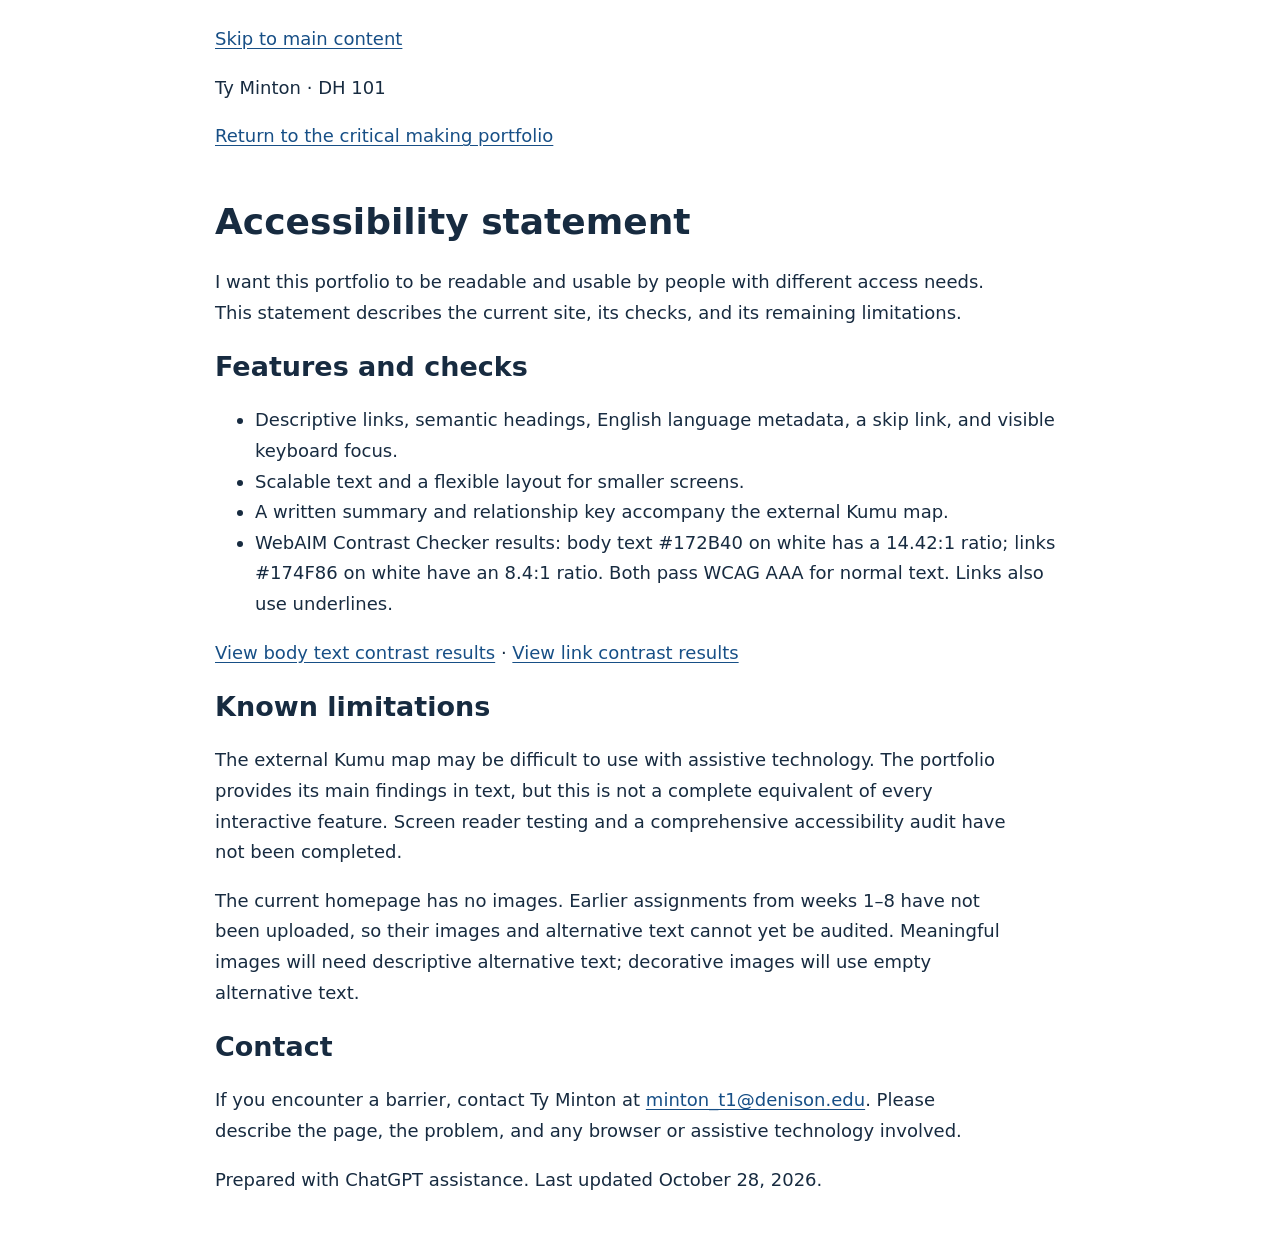
==== accessibility.html @ a2f5a191 "Create accessibility.html" ====
<!doctype html><html lang="en"><head><meta charset="utf-8"><meta name="viewport" content="width=device-width, initial-scale=1"><title>Accessibility | Ty Minton</title><style>body{font:18px/1.7 system-ui,sans-serif;color:#172b40;background:#fff;margin:auto;max-width:850px;padding:24px}a{color:#174f86;text-underline-offset:3px}a:focus-visible{outline:3px solid #9b4300;outline-offset:4px}header,section{margin-bottom:3rem}h1,h2{line-height:1.2}nav{display:flex;gap:20px;flex-wrap:wrap}.skip{display:block}table{border-collapse:collapse;width:100%}td,th{padding:10px;border-bottom:1px solid #aeb9c3;text-align:left}p{max-width:70ch}</style></head><body><a href="#main">Skip to main content</a><header><p>Ty Minton · DH 101</p><nav><a href="index.html">Return to the critical making portfolio</a></nav></header><main id="main"><h1>Accessibility statement</h1><p>I want this portfolio to be readable and usable by people with different access needs. This statement describes the current site, its checks, and its remaining limitations.</p><h2>Features and checks</h2><ul><li>Descriptive links, semantic headings, English language metadata, a skip link, and visible keyboard focus.</li><li>Scalable text and a flexible layout for smaller screens.</li><li>A written summary and relationship key accompany the external Kumu map.</li><li>WebAIM Contrast Checker results: body text #172B40 on white has a 14.42:1 ratio; links #174F86 on white have an 8.4:1 ratio. Both pass WCAG AAA for normal text. Links also use underlines.</li></ul><p><a href="https://webaim.org/resources/contrastchecker/?fcolor=172B40&amp;bcolor=FFFFFF">View body text contrast results</a> · <a href="https://webaim.org/resources/contrastchecker/?fcolor=174F86&amp;bcolor=FFFFFF">View link contrast results</a></p><h2>Known limitations</h2><p>The external Kumu map may be difficult to use with assistive technology. The portfolio provides its main findings in text, but this is not a complete equivalent of every interactive feature. Screen reader testing and a comprehensive accessibility audit have not been completed.</p><p>The current homepage has no images. Earlier assignments from weeks 1–8 have not been uploaded, so their images and alternative text cannot yet be audited. Meaningful images will need descriptive alternative text; decorative images will use empty alternative text.</p><h2>Contact</h2><p>If you encounter a barrier, contact Ty Minton at <a href="mailto:minton_t1@denison.edu">minton_t1@denison.edu</a>. Please describe the page, the problem, and any browser or assistive technology involved.</p><p>Prepared with ChatGPT assistance. Last updated October 28, 2026.</p></main></body></html>
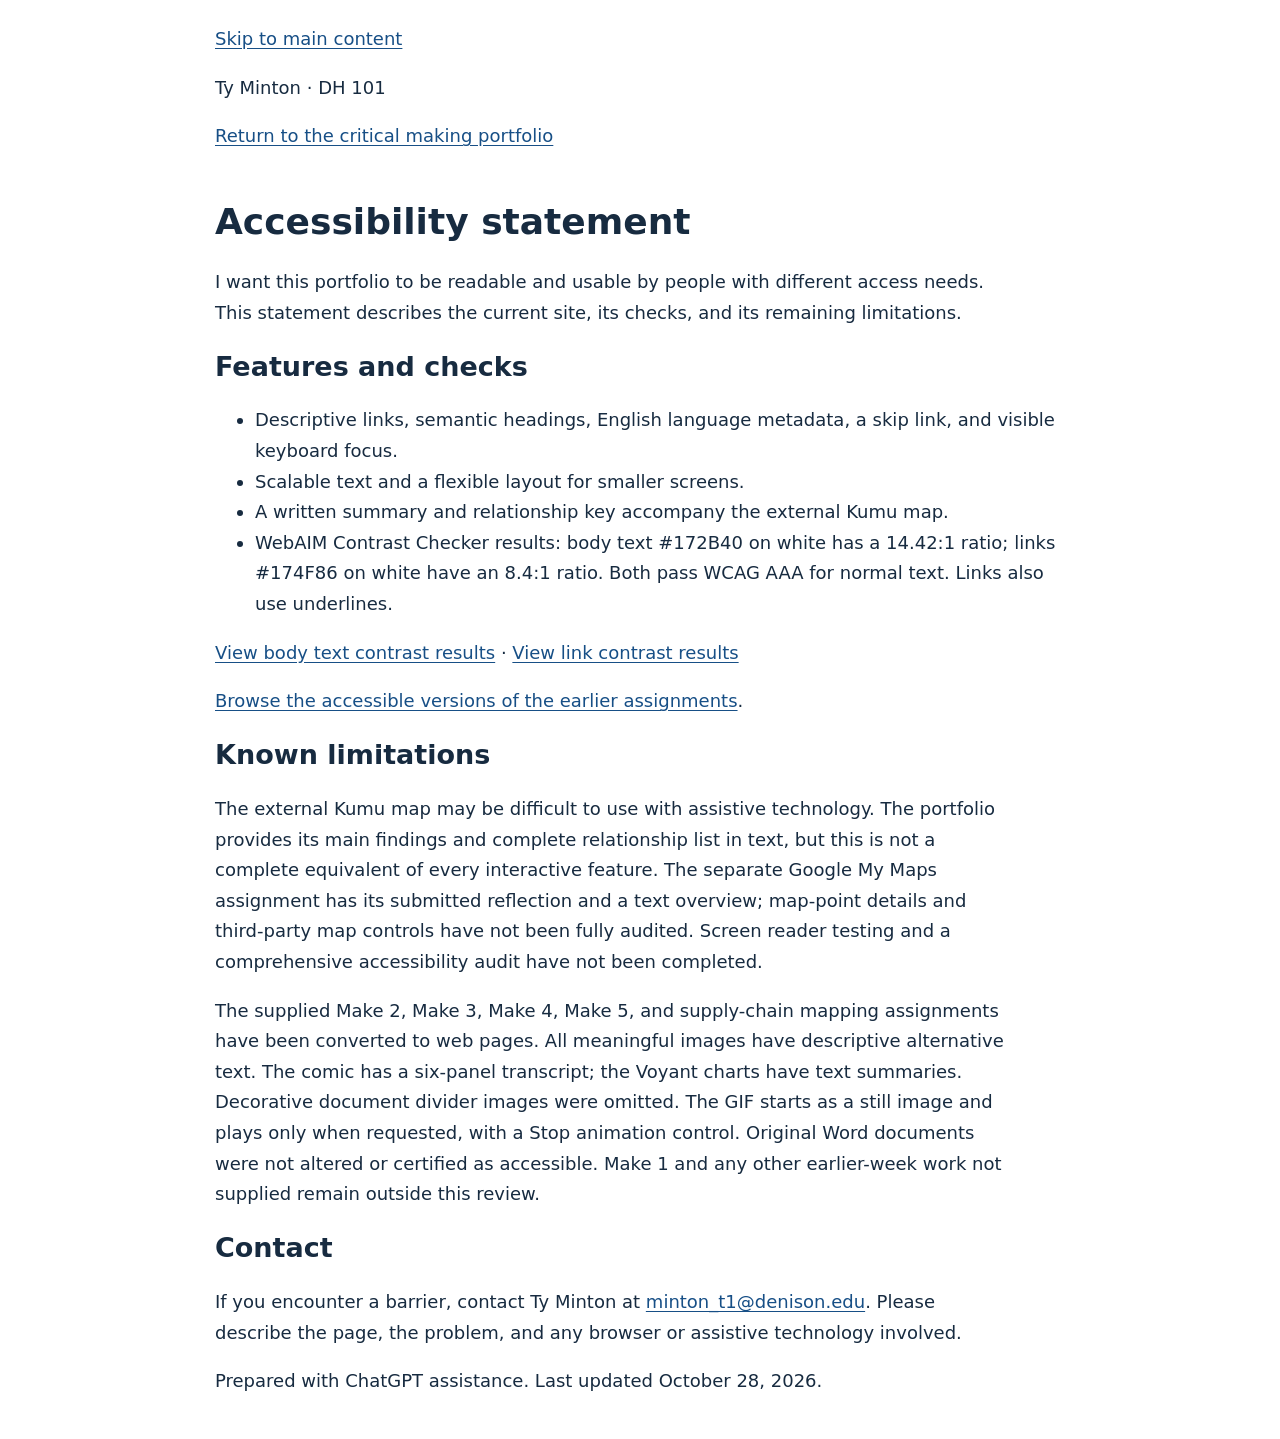
==== commit 53b691d8: "Add earlier assignments with accessible media and text alternatives" ====
--- a/accessibility.html
+++ b/accessibility.html
@@ -1 +1 @@
-<!doctype html><html lang="en"><head><meta charset="utf-8"><meta name="viewport" content="width=device-width, initial-scale=1"><title>Accessibility | Ty Minton</title><style>body{font:18px/1.7 system-ui,sans-serif;color:#172b40;background:#fff;margin:auto;max-width:850px;padding:24px}a{color:#174f86;text-underline-offset:3px}a:focus-visible{outline:3px solid #9b4300;outline-offset:4px}header,section{margin-bottom:3rem}h1,h2{line-height:1.2}nav{display:flex;gap:20px;flex-wrap:wrap}.skip{display:block}table{border-collapse:collapse;width:100%}td,th{padding:10px;border-bottom:1px solid #aeb9c3;text-align:left}p{max-width:70ch}</style></head><body><a href="#main">Skip to main content</a><header><p>Ty Minton · DH 101</p><nav><a href="index.html">Return to the critical making portfolio</a></nav></header><main id="main"><h1>Accessibility statement</h1><p>I want this portfolio to be readable and usable by people with different access needs. This statement describes the current site, its checks, and its remaining limitations.</p><h2>Features and checks</h2><ul><li>Descriptive links, semantic headings, English language metadata, a skip link, and visible keyboard focus.</li><li>Scalable text and a flexible layout for smaller screens.</li><li>A written summary and relationship key accompany the external Kumu map.</li><li>WebAIM Contrast Checker results: body text #172B40 on white has a 14.42:1 ratio; links #174F86 on white have an 8.4:1 ratio. Both pass WCAG AAA for normal text. Links also use underlines.</li></ul><p><a href="https://webaim.org/resources/contrastchecker/?fcolor=172B40&amp;bcolor=FFFFFF">View body text contrast results</a> · <a href="https://webaim.org/resources/contrastchecker/?fcolor=174F86&amp;bcolor=FFFFFF">View link contrast results</a></p><h2>Known limitations</h2><p>The external Kumu map may be difficult to use with assistive technology. The portfolio provides its main findings in text, but this is not a complete equivalent of every interactive feature. Screen reader testing and a comprehensive accessibility audit have not been completed.</p><p>The current homepage has no images. Earlier assignments from weeks 1–8 have not been uploaded, so their images and alternative text cannot yet be audited. Meaningful images will need descriptive alternative text; decorative images will use empty alternative text.</p><h2>Contact</h2><p>If you encounter a barrier, contact Ty Minton at <a href="mailto:minton_t1@denison.edu">minton_t1@denison.edu</a>. Please describe the page, the problem, and any browser or assistive technology involved.</p><p>Prepared with ChatGPT assistance. Last updated October 28, 2026.</p></main></body></html>
+<!doctype html><html lang="en"><head><meta charset="utf-8"><meta name="viewport" content="width=device-width, initial-scale=1"><title>Accessibility | Ty Minton</title><style>body{font:18px/1.7 system-ui,sans-serif;color:#172b40;background:#fff;margin:auto;max-width:850px;padding:24px}a{color:#174f86;text-underline-offset:3px}a:focus-visible{outline:3px solid #9b4300;outline-offset:4px}header,section{margin-bottom:3rem}h1,h2{line-height:1.2}nav{display:flex;gap:20px;flex-wrap:wrap}.skip{display:block}table{border-collapse:collapse;width:100%}td,th{padding:10px;border-bottom:1px solid #aeb9c3;text-align:left}p{max-width:70ch}</style></head><body><a href="#main">Skip to main content</a><header><p>Ty Minton · DH 101</p><nav><a href="index.html">Return to the critical making portfolio</a></nav></header><main id="main"><h1>Accessibility statement</h1><p>I want this portfolio to be readable and usable by people with different access needs. This statement describes the current site, its checks, and its remaining limitations.</p><h2>Features and checks</h2><ul><li>Descriptive links, semantic headings, English language metadata, a skip link, and visible keyboard focus.</li><li>Scalable text and a flexible layout for smaller screens.</li><li>A written summary and relationship key accompany the external Kumu map.</li><li>WebAIM Contrast Checker results: body text #172B40 on white has a 14.42:1 ratio; links #174F86 on white have an 8.4:1 ratio. Both pass WCAG AAA for normal text. Links also use underlines.</li></ul><p><a href="https://webaim.org/resources/contrastchecker/?fcolor=172B40&amp;bcolor=FFFFFF">View body text contrast results</a> · <a href="https://webaim.org/resources/contrastchecker/?fcolor=174F86&amp;bcolor=FFFFFF">View link contrast results</a></p><p><a href="earlier-work.html">Browse the accessible versions of the earlier assignments</a>.</p><h2>Known limitations</h2><p>The external Kumu map may be difficult to use with assistive technology. The portfolio provides its main findings and complete relationship list in text, but this is not a complete equivalent of every interactive feature. The separate Google My Maps assignment has its submitted reflection and a text overview; map-point details and third-party map controls have not been fully audited. Screen reader testing and a comprehensive accessibility audit have not been completed.</p><p>The supplied Make 2, Make 3, Make 4, Make 5, and supply-chain mapping assignments have been converted to web pages. All meaningful images have descriptive alternative text. The comic has a six-panel transcript; the Voyant charts have text summaries. Decorative document divider images were omitted. The GIF starts as a still image and plays only when requested, with a Stop animation control. Original Word documents were not altered or certified as accessible. Make 1 and any other earlier-week work not supplied remain outside this review.</p><h2>Contact</h2><p>If you encounter a barrier, contact Ty Minton at <a href="mailto:minton_t1@denison.edu">minton_t1@denison.edu</a>. Please describe the page, the problem, and any browser or assistive technology involved.</p><p>Prepared with ChatGPT assistance. Last updated October 28, 2026.</p></main></body></html>
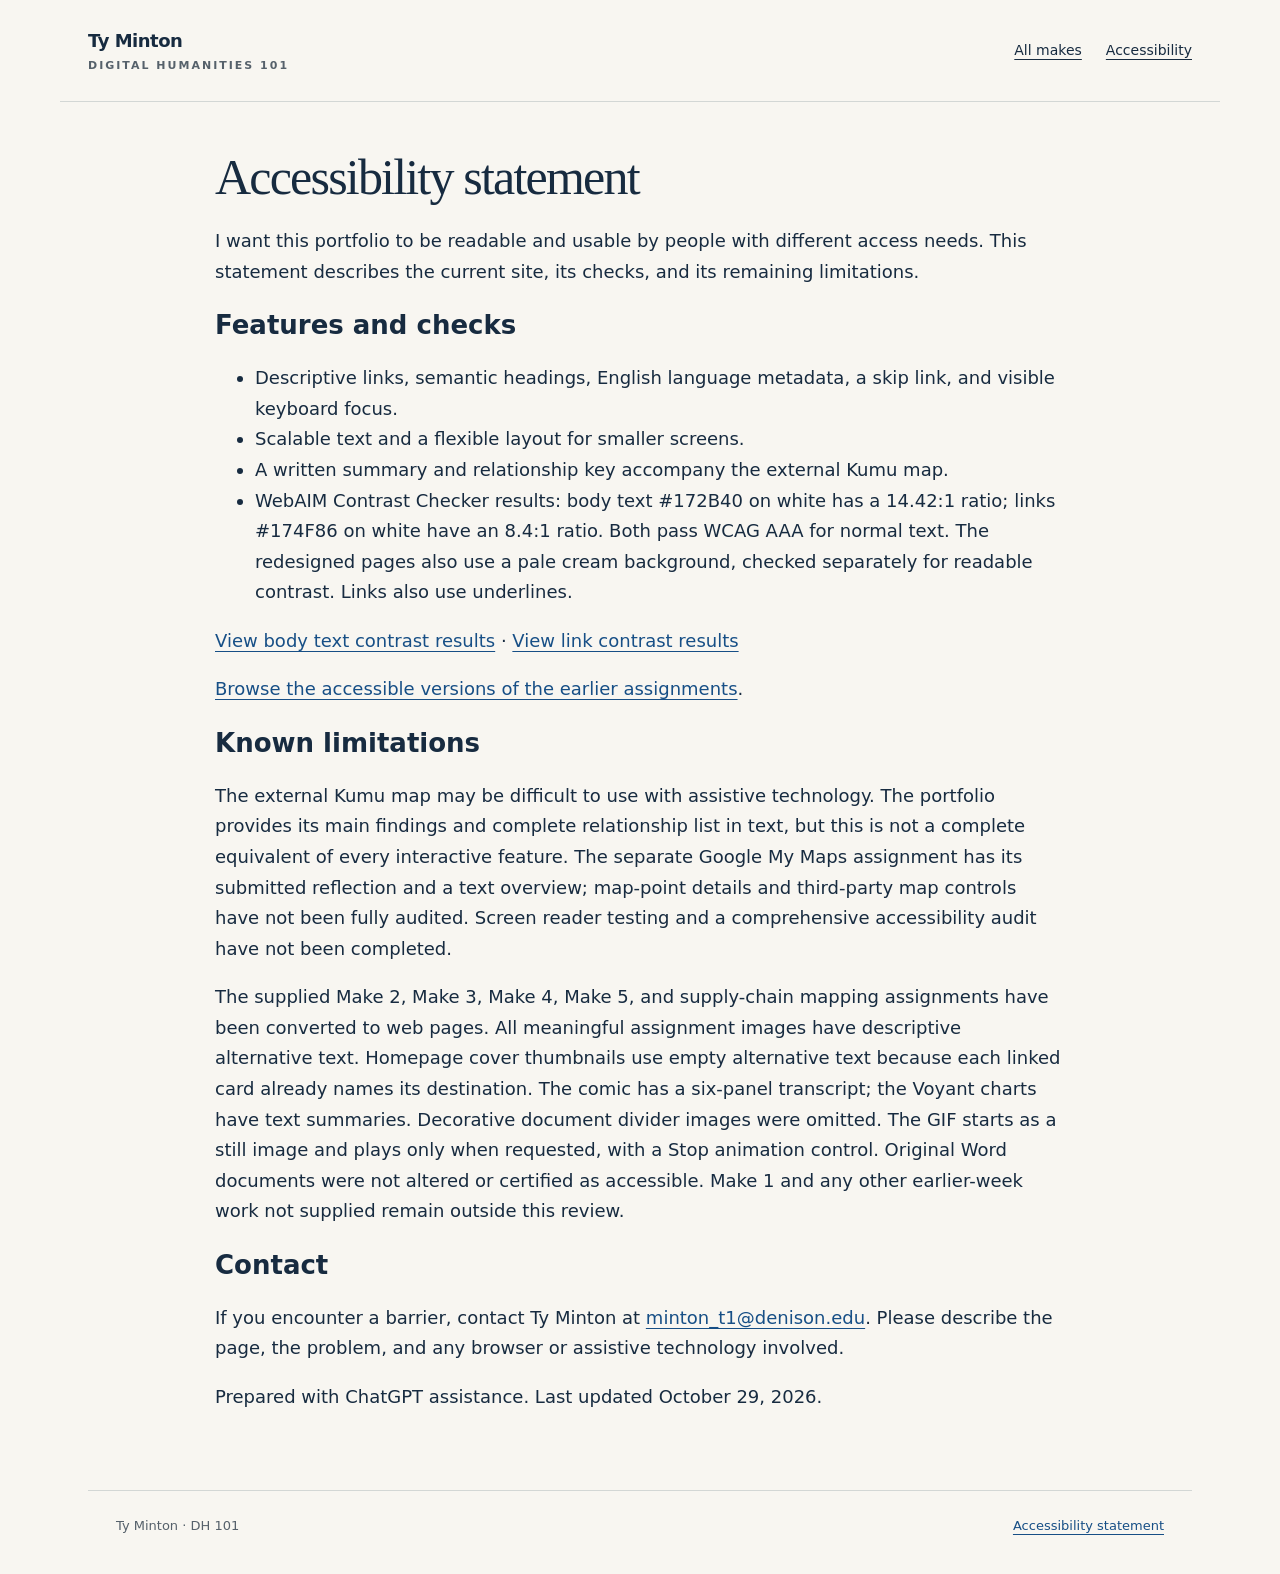
==== commit c51db21d: "Create visual homepage with cover cards for Makes 2–7" ====
--- a/accessibility.html
+++ b/accessibility.html
@@ -1 +1 @@
-<!doctype html><html lang="en"><head><meta charset="utf-8"><meta name="viewport" content="width=device-width, initial-scale=1"><title>Accessibility | Ty Minton</title><style>body{font:18px/1.7 system-ui,sans-serif;color:#172b40;background:#fff;margin:auto;max-width:850px;padding:24px}a{color:#174f86;text-underline-offset:3px}a:focus-visible{outline:3px solid #9b4300;outline-offset:4px}header,section{margin-bottom:3rem}h1,h2{line-height:1.2}nav{display:flex;gap:20px;flex-wrap:wrap}.skip{display:block}table{border-collapse:collapse;width:100%}td,th{padding:10px;border-bottom:1px solid #aeb9c3;text-align:left}p{max-width:70ch}</style></head><body><a href="#main">Skip to main content</a><header><p>Ty Minton · DH 101</p><nav><a href="index.html">Return to the critical making portfolio</a></nav></header><main id="main"><h1>Accessibility statement</h1><p>I want this portfolio to be readable and usable by people with different access needs. This statement describes the current site, its checks, and its remaining limitations.</p><h2>Features and checks</h2><ul><li>Descriptive links, semantic headings, English language metadata, a skip link, and visible keyboard focus.</li><li>Scalable text and a flexible layout for smaller screens.</li><li>A written summary and relationship key accompany the external Kumu map.</li><li>WebAIM Contrast Checker results: body text #172B40 on white has a 14.42:1 ratio; links #174F86 on white have an 8.4:1 ratio. Both pass WCAG AAA for normal text. Links also use underlines.</li></ul><p><a href="https://webaim.org/resources/contrastchecker/?fcolor=172B40&amp;bcolor=FFFFFF">View body text contrast results</a> · <a href="https://webaim.org/resources/contrastchecker/?fcolor=174F86&amp;bcolor=FFFFFF">View link contrast results</a></p><p><a href="earlier-work.html">Browse the accessible versions of the earlier assignments</a>.</p><h2>Known limitations</h2><p>The external Kumu map may be difficult to use with assistive technology. The portfolio provides its main findings and complete relationship list in text, but this is not a complete equivalent of every interactive feature. The separate Google My Maps assignment has its submitted reflection and a text overview; map-point details and third-party map controls have not been fully audited. Screen reader testing and a comprehensive accessibility audit have not been completed.</p><p>The supplied Make 2, Make 3, Make 4, Make 5, and supply-chain mapping assignments have been converted to web pages. All meaningful images have descriptive alternative text. The comic has a six-panel transcript; the Voyant charts have text summaries. Decorative document divider images were omitted. The GIF starts as a still image and plays only when requested, with a Stop animation control. Original Word documents were not altered or certified as accessible. Make 1 and any other earlier-week work not supplied remain outside this review.</p><h2>Contact</h2><p>If you encounter a barrier, contact Ty Minton at <a href="mailto:minton_t1@denison.edu">minton_t1@denison.edu</a>. Please describe the page, the problem, and any browser or assistive technology involved.</p><p>Prepared with ChatGPT assistance. Last updated October 28, 2026.</p></main></body></html>+<!doctype html><html lang="en"><head><meta charset="utf-8"><meta name="viewport" content="width=device-width, initial-scale=1"><title>Accessibility | Ty Minton</title><html><head><link rel="stylesheet" href="portfolio.css"></head></html></head><body class="detail"><a class="skip" href="#main">Skip to main content</a><header class="site-header"><a class="brand" href="index.html">Ty Minton<span>Digital Humanities 101</span></a><nav aria-label="Main navigation"><a href="index.html#work">All makes</a><a href="accessibility.html">Accessibility</a></nav></header><main id="main"><h1>Accessibility statement</h1><p>I want this portfolio to be readable and usable by people with different access needs. This statement describes the current site, its checks, and its remaining limitations.</p><h2>Features and checks</h2><ul><li>Descriptive links, semantic headings, English language metadata, a skip link, and visible keyboard focus.</li><li>Scalable text and a flexible layout for smaller screens.</li><li>A written summary and relationship key accompany the external Kumu map.</li><li>WebAIM Contrast Checker results: body text #172B40 on white has a 14.42:1 ratio; links #174F86 on white have an 8.4:1 ratio. Both pass WCAG AAA for normal text. The redesigned pages also use a pale cream background, checked separately for readable contrast. Links also use underlines.</li></ul><p><a href="https://webaim.org/resources/contrastchecker/?fcolor=172B40&amp;bcolor=FFFFFF">View body text contrast results</a> · <a href="https://webaim.org/resources/contrastchecker/?fcolor=174F86&amp;bcolor=FFFFFF">View link contrast results</a></p><p><a href="earlier-work.html">Browse the accessible versions of the earlier assignments</a>.</p><h2>Known limitations</h2><p>The external Kumu map may be difficult to use with assistive technology. The portfolio provides its main findings and complete relationship list in text, but this is not a complete equivalent of every interactive feature. The separate Google My Maps assignment has its submitted reflection and a text overview; map-point details and third-party map controls have not been fully audited. Screen reader testing and a comprehensive accessibility audit have not been completed.</p><p>The supplied Make 2, Make 3, Make 4, Make 5, and supply-chain mapping assignments have been converted to web pages. All meaningful assignment images have descriptive alternative text. Homepage cover thumbnails use empty alternative text because each linked card already names its destination. The comic has a six-panel transcript; the Voyant charts have text summaries. Decorative document divider images were omitted. The GIF starts as a still image and plays only when requested, with a Stop animation control. Original Word documents were not altered or certified as accessible. Make 1 and any other earlier-week work not supplied remain outside this review.</p><h2>Contact</h2><p>If you encounter a barrier, contact Ty Minton at <a href="mailto:minton_t1@denison.edu">minton_t1@denison.edu</a>. Please describe the page, the problem, and any browser or assistive technology involved.</p><p>Prepared with ChatGPT assistance. Last updated October 29, 2026.</p></main><footer class="site-footer"><span>Ty Minton · DH 101</span><a href="accessibility.html">Accessibility statement</a></footer></body></html>
--- a/portfolio.css
+++ b/portfolio.css
@@ -0,0 +1 @@
+*{box-sizing:border-box}html{scroll-behavior:smooth}body{margin:0;background:#f8f6f1;color:#172b40;font:18px/1.7 system-ui,-apple-system,sans-serif}a{color:#174f86;text-underline-offset:4px}a:focus-visible,button:focus-visible,summary:focus-visible{outline:3px solid #9b4300;outline-offset:5px}.skip{position:absolute;top:-100px;left:24px;background:white;padding:12px;z-index:3}.skip:focus{top:12px}.site-header{max-width:1160px;margin:auto;padding:26px 28px;display:flex;align-items:center;justify-content:space-between;gap:24px;border-bottom:1px solid #d3d7d5}.brand{font-weight:750;color:#172b40;text-decoration:none;letter-spacing:-.5px}.brand span{display:block;font-size:11px;text-transform:uppercase;letter-spacing:2px;color:#56616b}.site-header nav{display:flex;gap:24px;flex-wrap:wrap;font-size:14px}.site-header nav a{color:#172b40}main{max-width:1160px;margin:auto;padding:0 28px 60px}.hero{padding:58px 0 44px;max-width:800px}.eyebrow{font-size:12px;letter-spacing:2px;text-transform:uppercase;font-weight:700;color:#8b3430;margin:0 0 16px}h1{font:normal clamp(40px,6vw,68px)/1.08 Georgia,serif;letter-spacing:-1.8px;margin:0 0 22px}h2,h3{line-height:1.25}h2{font-size:26px}p{max-width:74ch}.intro{font-size:19px;color:#485763;max-width:650px}.work-heading{display:flex;align-items:baseline;justify-content:space-between;border-top:1px solid #d3d7d5;padding:22px 0}.work-heading h2{margin:0}.work-heading p{margin:0;font-size:13px;color:#56616b}.grid{display:grid;grid-template-columns:repeat(3,minmax(0,1fr));gap:26px}.card{display:block;background:#fff;color:#172b40;text-decoration:none;border:1px solid #d9ddda;border-radius:10px;overflow:hidden;transition:box-shadow .15s,transform .15s}.card:hover{transform:translateY(-3px);box-shadow:0 10px 25px #172b4014}.cover{width:100%;aspect-ratio:16/10;object-fit:cover;display:block;background:#fff;border-bottom:1px solid #e4e6e3}.portrait{object-position:center 32%}.chart{object-fit:contain;padding:15px}.map{object-fit:cover;object-position:70% center}.network{object-fit:contain;padding:4px}.card-body{padding:21px 22px 24px}.number{font-size:11px;letter-spacing:1.5px;text-transform:uppercase;color:#8b3430;font-weight:750}.card h3{font-size:22px;margin:8px 0 10px;letter-spacing:-.4px}.card p{font-size:14px;line-height:1.6;color:#485763;margin:0 0 22px}.open{font-size:13px;font-weight:700;color:#174f86}.site-footer{max-width:1104px;margin:0 auto;padding:24px 0 36px;border-top:1px solid #d3d7d5;display:flex;justify-content:space-between;gap:20px;font-size:13px;color:#56616b}.detail main{max-width:906px;padding-top:48px}.detail h1{font-size:clamp(34px,5vw,50px)}.detail img{max-width:100%;height:auto}.detail figure{margin:2rem 0}.detail figcaption{font-size:15px;color:#485763}.detail section{margin-bottom:3rem}.detail table{border-collapse:collapse;width:100%;font-size:16px}.detail td,.detail th{padding:10px;text-align:left;border-bottom:1px solid #cbd2d5;overflow-wrap:anywhere}.detail button{font:inherit;padding:10px 18px;background:white;color:#172b40;border:2px solid #172b40;border-radius:5px}.detail p,.detail li{overflow-wrap:anywhere}.detail summary{cursor:pointer;font-weight:650}.detail .site-footer{padding-left:28px;padding-right:28px}@media(max-width:850px){.grid{grid-template-columns:repeat(2,minmax(0,1fr))}.site-footer{margin:0 28px}}@media(max-width:540px){.grid{grid-template-columns:1fr}.site-header{align-items:flex-start;padding:20px;gap:15px}.site-header nav{gap:12px;font-size:12px}main{padding-left:20px;padding-right:20px}.hero{padding-top:38px}.work-heading{display:block}.work-heading p{margin-top:8px}.site-footer{flex-direction:column;margin:0 20px}.cover{aspect-ratio:16/10}}@media(prefers-reduced-motion:reduce){html{scroll-behavior:auto}.card{transition:none}.card:hover{transform:none}}
